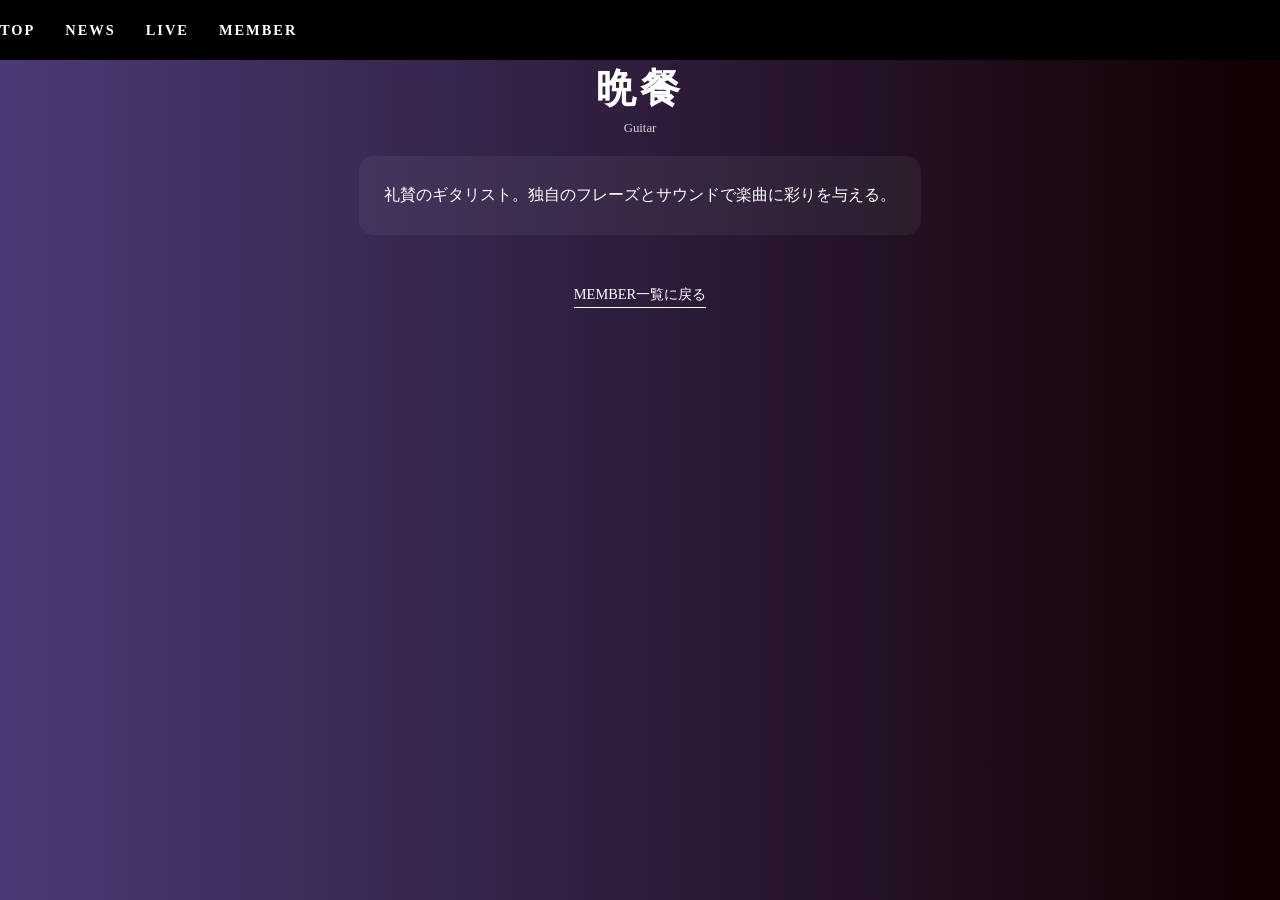
==== bansan.html @ c6e4ea5e "Add files via upload" ====
<!DOCTYPE html>
<html lang="ja">
<head>
    <meta charset="UTF-8">
    <meta name="viewport" content="width=device-width, initial-scale=1.0">
    <title>晩餐 | 礼賛 OFFICIAL SITE</title>
    <link rel="stylesheet" href="style.css">
</head>
<body>
    <nav>
        <ul>
            <li><a href="index.html#top">TOP</a></li>
            <li><a href="index.html#news">NEWS</a></li>
            <li><a href="index.html#live">LIVE</a></li>
            <li><a href="member.html">MEMBER</a></li>
        </ul>
    </nav>

    <section id="member-detail">
        <div class="member-detail-container">
            <h2 class="member-detail-name">晩餐</h2>
            <p class="member-role">Guitar</p>
            
            <div class="member-bio">
                <p>礼賛のギタリスト。独自のフレーズとサウンドで楽曲に彩りを与える。</p>
            </div>

            <div class="back-home">
                <a href="member.html">MEMBER一覧に戻る</a>
            </div>
        </div>
    </section>
</body>
</html>
---- style.css ----
html {
    scroll-behavior: smooth; /* スクロールを滑らかにする */
}

*{
    margin: 0;
    padding: 0;
    box-sizing: border-box;
}

body {
    /* min-height: 100vh により、コンテンツが少なくても画面全体を背景色で満たします */
    min-height: 100vh;
    background: linear-gradient(90deg, rgb(95, 72, 148), rgb(20, 0, 0));
    background-attachment: fixed; /* スクロールしても背景が固定されるようにします */
}

nav {
    height: 60px; /* 高さを固定 */
    display: flex;
    align-items: center;
    position: fixed; /* スクロールしてもメニューが常に上に表示されるように固定 */
    top: 0;
    width: 100%;
    z-index: 10;
    background-color: rgb(0, 0, 0); /* 不透明な黒 */
}

nav ul {
    list-style: none;
    display: flex;
    justify-content: center; /* 左揃えから中央揃えに戻す */
    gap: 30px;
}

nav ul li a {
    color: white;
    text-decoration: none;
    font-weight: bold;
    font-size: 0.9rem;
    letter-spacing: 2px;
}

.haikei {
    /* flexboxによる中央配置は、子要素をabsoluteにするため不要になります */
    /* display: flex; */
    /* justify-content: center; */
    /* align-items: center; */
    min-height: 100vh;
    position: relative;      /* 子要素の absolute の基準になります */
    overflow: hidden;
    /* 下に向かって暗くなるグラデーションを重ねて、次のセクションとの境目を自然にする */
    background: linear-gradient(to bottom, transparent 70%, rgba(0,0,0,0.8) 100%);
}

/* 背景画像が最背面に来るように微調整 */
.main-img {
    z-index: 0;
}

.haikei h1 {
    position: absolute;
    top: 60px;               /* ナビ(60px)のすぐ下に配置 */
    left: 0;                 /* 左側の余白を削除 */
    z-index: 2;
}

.logo-img {
    width: 25vw;             /* ロゴを少し小さく調整 */
    min-width: 120px;        /* 最小サイズも少し小さくします */
    height: auto;
    filter: drop-shadow(2px 2px 10px rgba(0,0,0,0.5)); /* 画像の形に合わせた影を付与 */
}

.main-img {
    position: absolute;      /* 画像も絶対配置にして、h1とは独立して中央に配置 */
    top: 60px;               /* ナビ(60px)のすぐ下に配置 */
    left: 50%;               /* 親要素の左端から50% */
    transform: translateX(-50%); /* 左右中央揃えのみ（上下中央を解除） */
    z-index: 1;
    width: 90%;              /* max-widthではなくwidthを指定してサイズを強制的に拡大 */
    height: auto;
    box-shadow: 0 0 20px rgba(0,0,0,0.5); /* 画像に影をつけて浮き立たせる */
}

.main-sns-links {
    position: absolute;
    bottom: 5vh;             /* 画面下部から5%の位置に固定 */
    left: 50%;
    transform: translateX(-50%);
    display: flex;
    gap: 20px;
    z-index: 3;
}

.main-sns-links a {
    color: white;
    text-decoration: none;
    border: 1px solid white;
    padding: 10px 20px;
    border-radius: 25px;
    font-size: 0.8rem;
    transition: all 0.3s ease;
    background-color: rgba(0, 0, 0, 0.2);
}

/* 各ボタンのブランドカラー設定 */
.main-sns-links a:nth-child(1) { /* YouTube: 赤 */
    background-color: #ff0000;
    border-color: #ff0000;
}

.main-sns-links a:nth-child(2) { /* X: 黒 */
    background-color: #000000;
    border-color: #000000;
}

.main-sns-links a:nth-child(3) { /* Instagram: ピンク */
    background-color: #e1306c;
    border-color: #e1306c;
}

.main-sns-links a:hover {
    background-color: white;
    color: black;
}

/* 画面の横幅が768px以下の時（スマホ・タブレット）の調整 */
@media (max-width: 768px) {
    .haikei {
        min-height: 100vh;   /* 画面全体を覆うようにして、スクロールするまで次が見えないようにする */
    }

    nav ul {
        flex-wrap: wrap;    /* メニューが多い場合に折り返して表示 */
        gap: 15px;          /* 間隔を狭くして収まりやすくする */
        padding: 0 10px;
    }
    nav ul li a {
        font-size: 0.75rem; /* 文字を少し小さくする */
    }

    .haikei h1 {
        position: absolute; /* メニュー項目(TOP等)との重なりを避けるため、絶対配置に変更 */
        top: 60px;          /* ナビのすぐ下 */
        left: 50%;          /* 水平方向の中央に配置 */
        transform: translateX(-50%); /* 要素自身の幅の半分だけ左に戻して完全に中央寄せ */
        z-index: 2;
    }
    .logo-img {
        width: 50vw;        /* スマホ版のロゴを少し小さく */
        max-width: 180px;   /* 最大幅も合わせて調整 */
        min-width: auto;
    }
    .main-img {
        width: 100%;     /* 確実に幅を専有させる */
        height: auto;    /* 高さを自動にして画像の比率を維持する */
        max-height: 75vh; /* 縦に長くなりすぎてボタンを隠さないように制限 */
        object-fit: contain; /* 画像全体が収まるようにし、端が切れないようにする */
        top: 60px;       /* スマホ版でもナビのすぐ下 */
        transform: translateX(-50%);
    }

    .main-sns-links {
        bottom: 10vh;    /* セクションを短くした分、位置を微調整 */
        gap: 10px;
    }
}

/* 各セクションの基本スタイル */
section {
    min-height: 100vh;
    padding: 60px 5vw; /* ナビの高さに合わせる */
    color: white;
    border-top: 1px solid rgba(255, 255, 255, 0.1);
    display: flex;
    flex-direction: column;
    align-items: center;
    /* コンテンツの裏に薄い背景を敷いて、グラデーションとの境目を作る */
    background-color: rgba(0, 0, 0, 0.2);
    scroll-margin-top: 60px; /* ナビの高さに合わせる */
}

/* 特定のセクションだけ色を変えることもできます */
#news {
    background-color: rgba(20, 0, 0, 0.5); /* NEWSセクションを少し暗く */
}

#live {
    background-color: rgba(95, 72, 148, 0.3); /* LIVEセクションを紫っぽく */
}

@media (max-width: 768px) {
    section {
        min-height: auto;    /* モバイルではコンテンツ量に合わせて高さを可変に */
        padding: 40px 5vw;   /* セクション上部の余白をさらに詰める */
    }
}

.sns-container {
    width: 100%;
    max-width: 600px; /* SNSの幅を制限して見やすくする */
    margin-top: 20px; /* 30pxから20pxに縮小 */
    margin: 0 auto;
}

/* MEMBER ページ用のスタイル */
.member-grid {
    display: grid;
    /* スマホでは強制的に2列にする（1fr 1fr）ことで、横スクロールを防止 */
    grid-template-columns: 1fr 1fr;
    gap: 15px;
    width: 100%;
    max-width: 500px; /* スマホで見やすい幅に制限 */
    margin-top: 30px;
    padding: 0 10px;
}

/* PCやタブレットなど、画面幅が広い（769px以上）時の設定 */
@media (min-width: 769px) {
    .member-grid {
        grid-template-columns: repeat(auto-fit, minmax(180px, 1fr));
        max-width: 1000px;
    }
}

.member-photo {
    width: 80%; /* カード内での写真の大きさ */
    max-width: 120px;
    aspect-ratio: 1 / 1; /* 正方形を維持 */
    object-fit: cover; /* 画像を枠いっぱいに収める */
    border-radius: 50%; /* 円形にする */
    margin-bottom: 15px;
    border: 2px solid rgba(255, 255, 255, 0.2);
}

.member-card {
    text-decoration: none; /* 下線を消す */
    color: white;
    background: rgba(255, 255, 255, 0.05);
    padding: 25px 10px;
    border-radius: 10px;
    text-align: center;
    transition: all 0.3s ease;
    border: 1px solid rgba(255, 255, 255, 0.1);
}

.member-card:hover {
    background: rgba(255, 255, 255, 0.15);
    transform: translateY(-5px);
    border-color: white;
}

.member-name {
    font-size: 1.2rem;
    font-weight: bold;
    margin-bottom: 5px;
}

.member-role {
    font-size: 0.8rem;
    opacity: 0.8;
}

.back-home {
    margin-top: 50px;
    text-align: center;
}

.back-home a {
    color: white;
    text-decoration: none;
    border-bottom: 1px solid white;
    padding-bottom: 5px;
    font-size: 0.9rem;
}

/* 個別ページ用スタイル */
.member-detail-container {
    width: 100%;
    max-width: 600px; /* スマホで見やすい幅 */
    margin: 0 auto;
    display: flex;
    flex-direction: column;
    align-items: center;
}

.member-detail-name {
    font-size: 2.5rem; /* スマホで適切なサイズ */
    margin-bottom: 5px;
    letter-spacing: 0.1em;
}

.member-bio {
    background: rgba(255, 255, 255, 0.05);
    padding: 25px;
    border-radius: 15px;
    line-height: 1.8;
    margin-top: 20px;
}
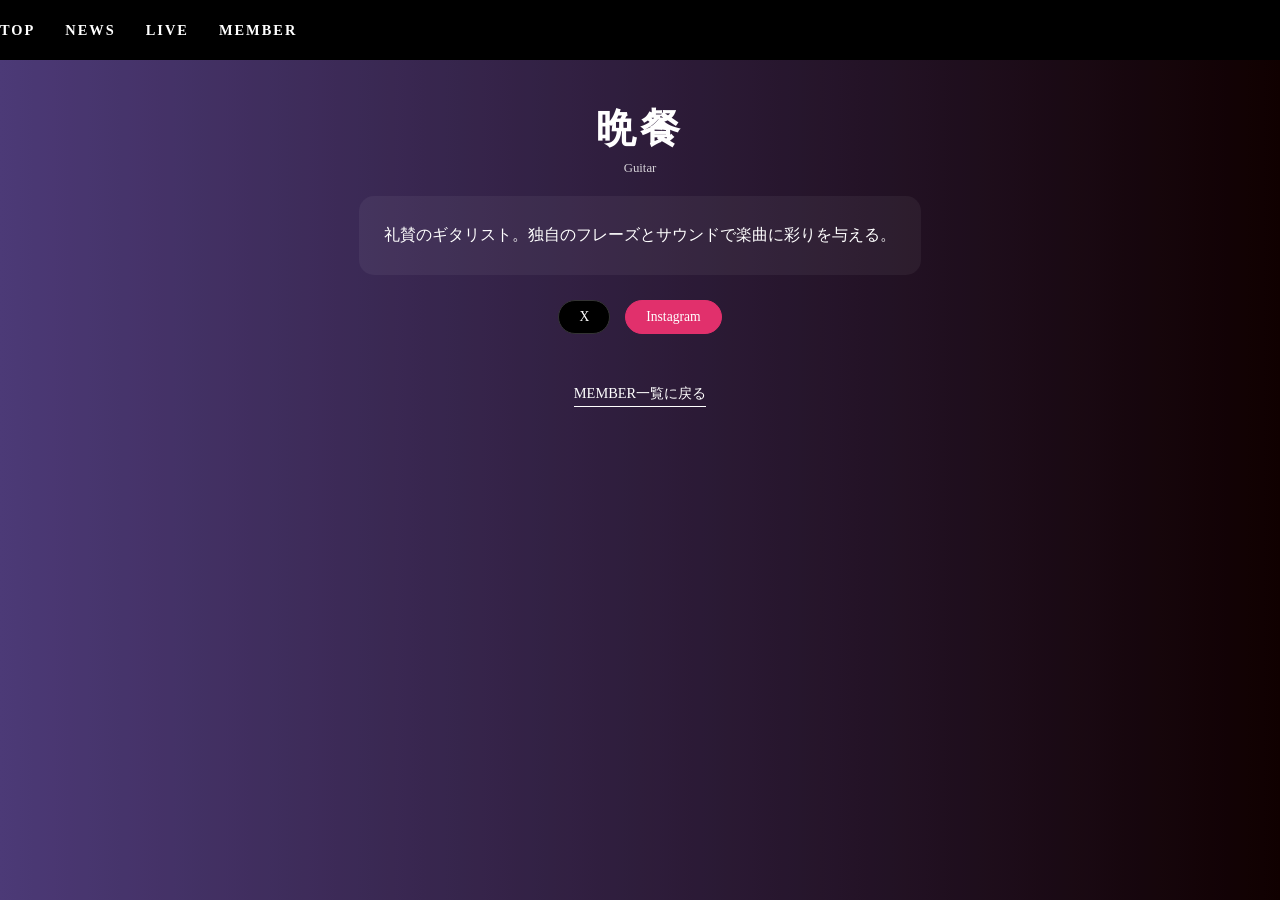
==== commit 34b4f776: "sns" ====
--- a/bansan.html
+++ b/bansan.html
@@ -25,6 +25,11 @@
                 <p>礼賛のギタリスト。独自のフレーズとサウンドで楽曲に彩りを与える。</p>
             </div>
 
+            <div class="member-sns-links">
+                <a href="#" target="_blank" class="x-link">X</a>
+                <a href="#" target="_blank" class="insta-link">Instagram</a>
+            </div>
+
             <div class="back-home">
                 <a href="member.html">MEMBER一覧に戻る</a>
             </div>
--- a/style.css
+++ b/style.css
@@ -6,6 +6,7 @@
     margin: 0;
     padding: 0;
     box-sizing: border-box;
+    scroll-padding-top: 60px; /* ナビゲーションの高さ分、スクロール位置を調整 */
 }
 
 body {
@@ -170,7 +171,7 @@
 /* 各セクションの基本スタイル */
 section {
     min-height: 100vh;
-    padding: 60px 5vw; /* ナビの高さに合わせる */
+    padding: 100px 5vw; /* ナビの高さ(60px)より多めに余白を取り、重なりを解消 */
     color: white;
     border-top: 1px solid rgba(255, 255, 255, 0.1);
     display: flex;
@@ -193,7 +194,7 @@
 @media (max-width: 768px) {
     section {
         min-height: auto;    /* モバイルではコンテンツ量に合わせて高さを可変に */
-        padding: 40px 5vw;   /* セクション上部の余白をさらに詰める */
+        padding: 80px 5vw;   /* スマホでもナビに被らないよう余白を確保 */
     }
 }
 
@@ -297,4 +298,31 @@
     border-radius: 15px;
     line-height: 1.8;
     margin-top: 20px;
+}
+
+/* 個別ページ用SNSボタン */
+.member-sns-links {
+    display: flex;
+    gap: 15px;
+    margin-top: 25px;
+    justify-content: center;
+}
+
+.member-sns-links a {
+    color: white;
+    text-decoration: none;
+    padding: 8px 20px;
+    border-radius: 20px;
+    font-size: 0.85rem;
+    transition: all 0.3s ease;
+}
+
+.member-sns-links a.x-link { background-color: #000; border: 1px solid #333; }
+.member-sns-links a.insta-link { background-color: #e1306c; border: 1px solid #e1306c; }
+.member-sns-links a.youtube-link { background-color: #ff0000; border: 1px solid #ff0000; }
+
+.member-sns-links a:hover {
+    background-color: white;
+    color: black;
+    border-color: white;
 }
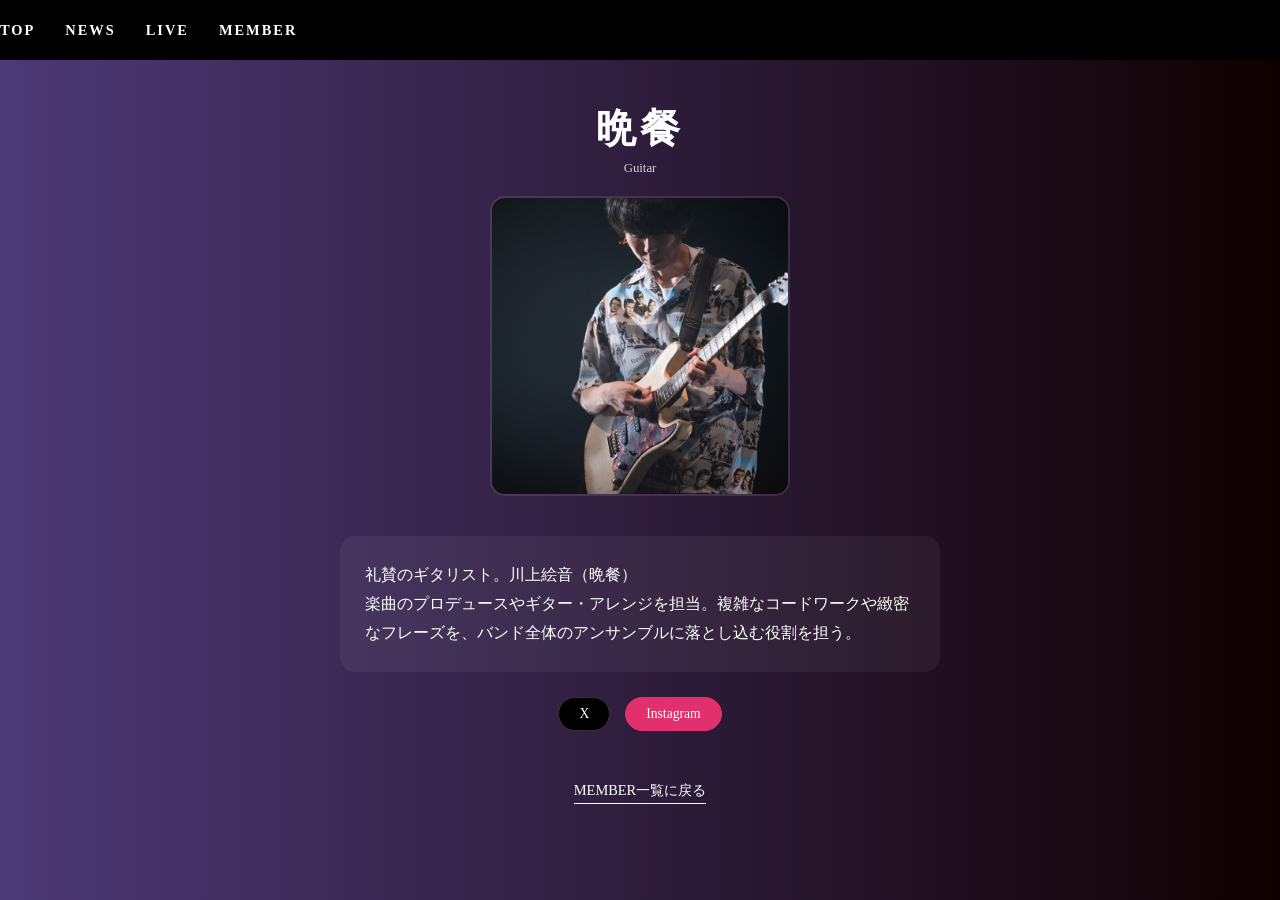
==== commit aba18908: "sns変更" ====
--- a/bansan.html
+++ b/bansan.html
@@ -20,14 +20,16 @@
         <div class="member-detail-container">
             <h2 class="member-detail-name">晩餐</h2>
             <p class="member-role">Guitar</p>
+            <img src="../data/bansan2.jpg" alt="晩餐" class="member-detail-photo"> <!-- 晩餐の大きな写真を表示します -->
             
             <div class="member-bio">
-                <p>礼賛のギタリスト。独自のフレーズとサウンドで楽曲に彩りを与える。</p>
+                <p>礼賛のギタリスト。川上絵音（晩餐）</p>
+楽曲のプロデュースやギター・アレンジを担当。複雑なコードワークや緻密なフレーズを、バンド全体のアンサンブルに落とし込む役割を担う。</p>
             </div>
 
             <div class="member-sns-links">
-                <a href="#" target="_blank" class="x-link">X</a>
-                <a href="#" target="_blank" class="insta-link">Instagram</a>
+                <a href="https://x.com/indigolaEnd" target="_blank" class="x-link">X</a>
+                <a href="https://www.instagram.com/indigolaend/" target="_blank" class="insta-link">Instagram</a>
             </div>
 
             <div class="back-home">
--- a/style.css
+++ b/style.css
@@ -1,25 +1,25 @@
-html {
-    scroll-behavior: smooth; /* スクロールを滑らかにする */
-}
-
-*{
-    margin: 0;
-    padding: 0;
-    box-sizing: border-box;
-    scroll-padding-top: 60px; /* ナビゲーションの高さ分、スクロール位置を調整 */
-}
-
-body {
+html { /* HTML文書全体への設定です */
+    scroll-behavior: smooth; /* ページ内リンクで移動する際に、動きを滑らかにします */
+} /* HTML設定の終わりです */
+
+*{ /* 全ての要素（タグ）に適用される一括設定です */
+    margin: 0; /* 外側の余白を一度すべてゼロにします */
+    padding: 0; /* 内側の余白を一度すべてゼロにします */
+    box-sizing: border-box; /* パディングや枠線を幅に含める計算方式にしてズレを防ぎます */
+    scroll-padding-top: 60px; /* リンク移動した際、上のメニューに隠れないよう上部を空けます */
+} /* 全要素設定の終わりです */
+
+body { /* ページのボディ全体への設定です */
     /* min-height: 100vh により、コンテンツが少なくても画面全体を背景色で満たします */
-    min-height: 100vh;
-    background: linear-gradient(90deg, rgb(95, 72, 148), rgb(20, 0, 0));
+    min-height: 100vh; /* 画面全体の高さを最低限確保します */
+    background: linear-gradient(90deg, rgb(95, 72, 148), rgb(20, 0, 0)); /* 紫から黒へのグラデーション背景です */
     background-attachment: fixed; /* スクロールしても背景が固定されるようにします */
-}
-
-nav {
-    height: 60px; /* 高さを固定 */
-    display: flex;
-    align-items: center;
+} /* body設定の終わりです */
+
+nav { /* 上部メニューバーの設定です */
+    height: 60px; /* メニューの高さを60ピクセルに固定します */
+    display: flex; /* 中の要素を横に並べるための仕組みです */
+    align-items: center; /* メニュー項目を上下中央に配置します */
     position: fixed; /* スクロールしてもメニューが常に上に表示されるように固定 */
     top: 0;
     width: 100%;
@@ -286,6 +286,16 @@
     align-items: center;
 }
 
+.member-detail-photo { /* 個別ページ用写真のスタイル設定です */
+    width: 100%; /* 横幅をコンテナいっぱいに広げます */
+    max-width: 300px; /* 写真が大きくなりすぎないよう上限を決めます */
+    aspect-ratio: 1 / 1; /* 正方形で表示します */
+    object-fit: cover; /* 枠に合わせて画像を切り抜きます */
+    border-radius: 15px; /* 角を少し丸くします */
+    margin: 20px 0; /* 上下に余白を作ります */
+    border: 2px solid rgba(255, 255, 255, 0.1); /* 薄い枠線を付けて境界をはっきりさせます */
+} /* 写真スタイルの終わりです */
+
 .member-detail-name {
     font-size: 2.5rem; /* スマホで適切なサイズ */
     margin-bottom: 5px;
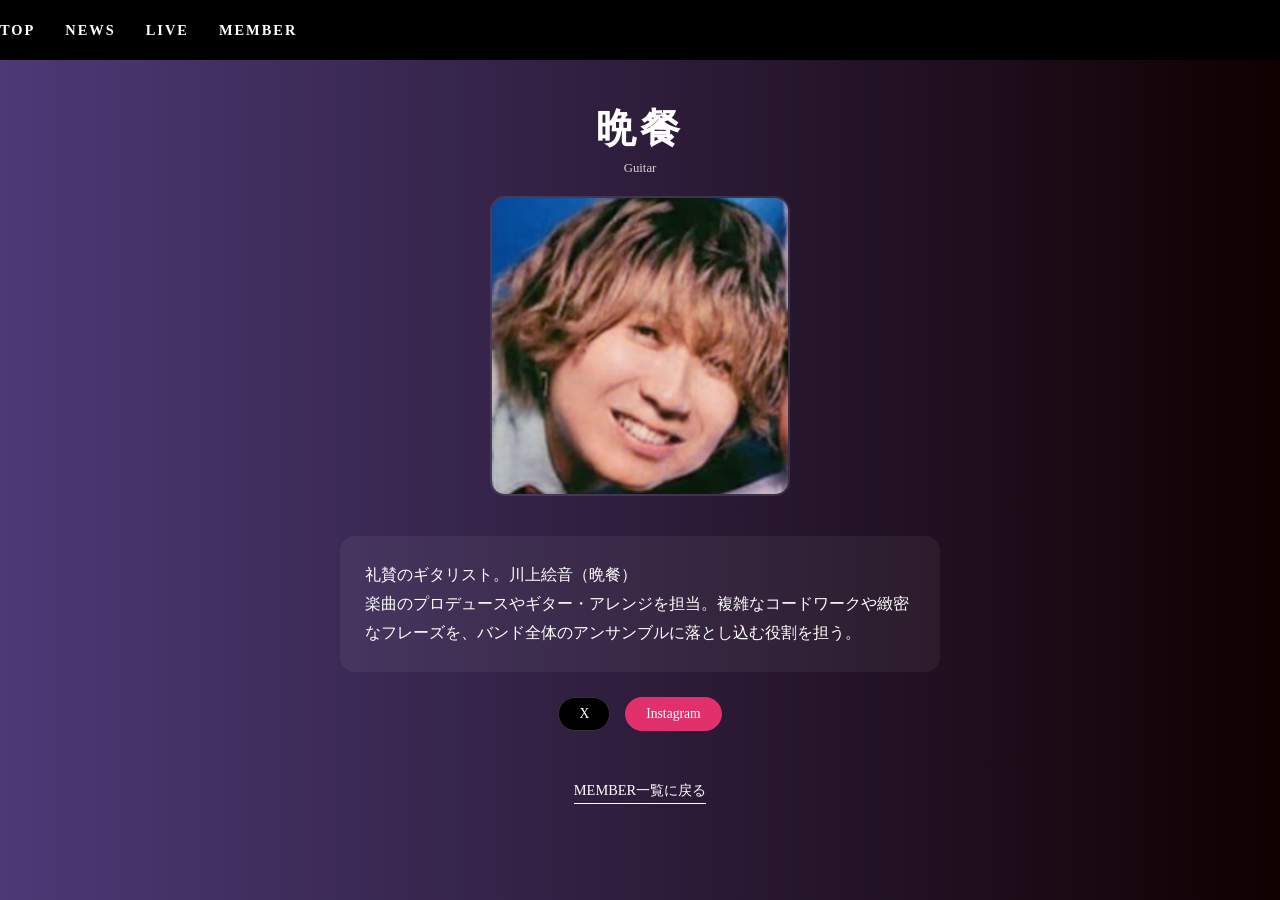
==== commit 92f2858e: "画像修正" ====
--- a/bansan.html
+++ b/bansan.html
@@ -20,7 +20,7 @@
         <div class="member-detail-container">
             <h2 class="member-detail-name">晩餐</h2>
             <p class="member-role">Guitar</p>
-            <img src="../data/bansan2.jpg" alt="晩餐" class="member-detail-photo"> <!-- 晩餐の大きな写真を表示します -->
+            <img src="data/bansan.jpg" alt="晩餐" class="member-detail-photo"> <!-- 晩餐の大きな写真を表示します -->
             
             <div class="member-bio">
                 <p>礼賛のギタリスト。川上絵音（晩餐）</p>
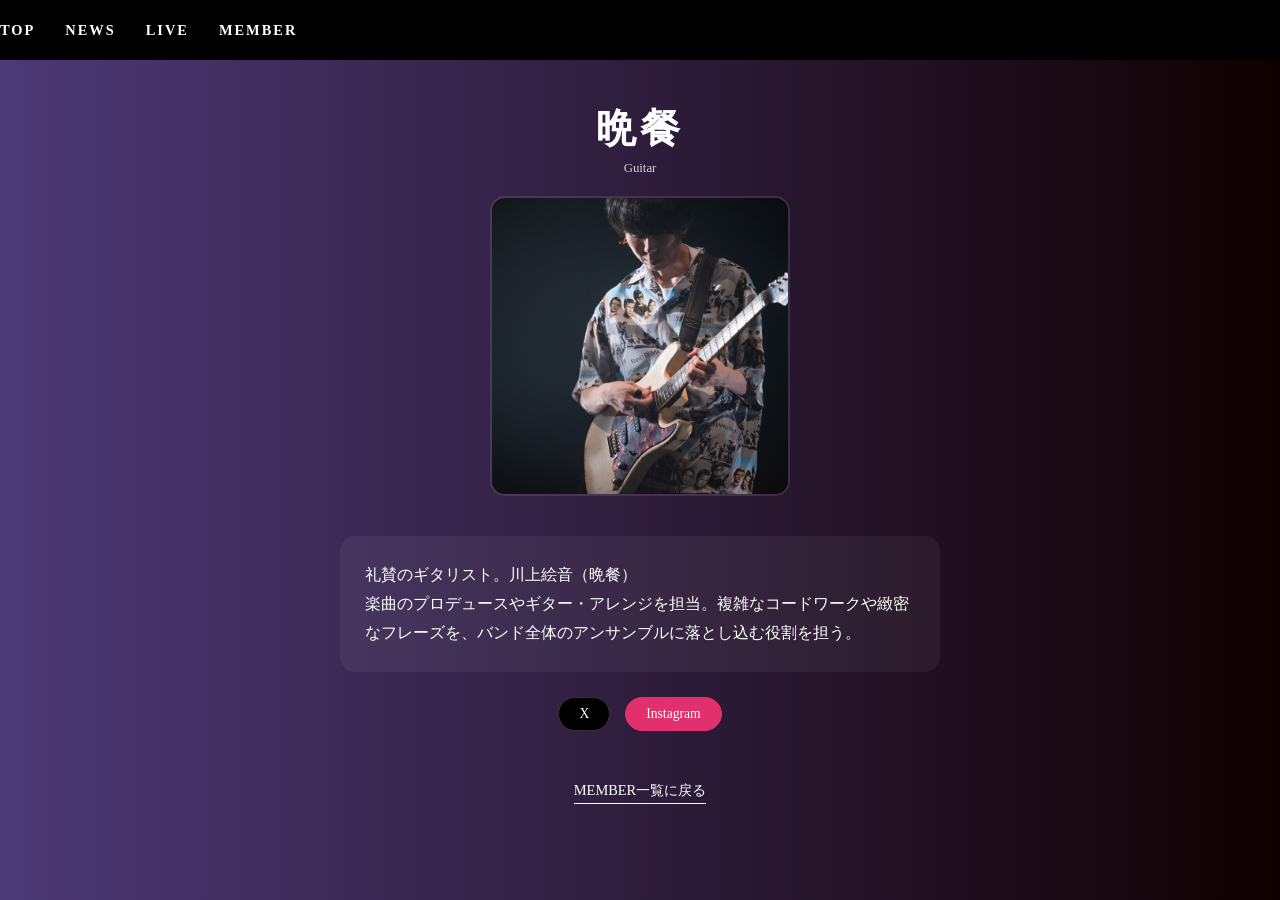
==== commit f2ba3609: "スマホ表示修正" ====
--- a/bansan.html
+++ b/bansan.html
@@ -20,11 +20,11 @@
         <div class="member-detail-container">
             <h2 class="member-detail-name">晩餐</h2>
             <p class="member-role">Guitar</p>
-            <img src="data/bansan.jpg" alt="晩餐" class="member-detail-photo"> <!-- 晩餐の大きな写真を表示します -->
+            <img src="data/bansan2.jpg" alt="晩餐" class="member-detail-photo"> <!-- 晩餐の大きな写真をbansan2.jpgとして表示します -->
             
             <div class="member-bio">
                 <p>礼賛のギタリスト。川上絵音（晩餐）</p>
-楽曲のプロデュースやギター・アレンジを担当。複雑なコードワークや緻密なフレーズを、バンド全体のアンサンブルに落とし込む役割を担う。</p>
+                <p>楽曲のプロデュースやギター・アレンジを担当。複雑なコードワークや緻密なフレーズを、バンド全体のアンサンブルに落とし込む役割を担う。</p>
             </div>
 
             <div class="member-sns-links">
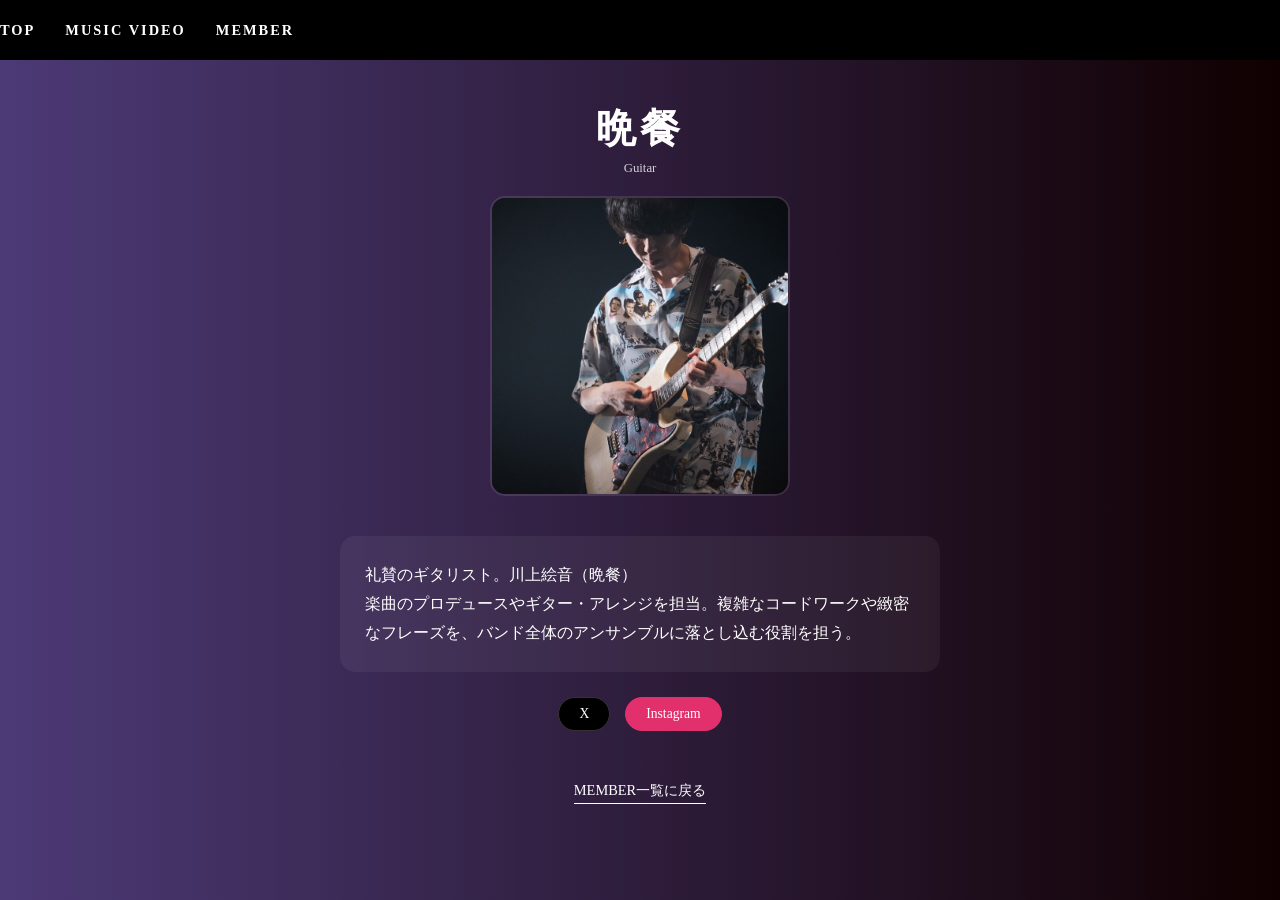
==== commit 9798953f: "修正" ====
--- a/bansan.html
+++ b/bansan.html
@@ -10,8 +10,7 @@
     <nav>
         <ul>
             <li><a href="index.html#top">TOP</a></li>
-            <li><a href="index.html#news">NEWS</a></li>
-            <li><a href="index.html#live">LIVE</a></li>
+            <li><a href="index.html#music-video">MUSIC VIDEO</a></li>
             <li><a href="member.html">MEMBER</a></li>
         </ul>
     </nav>
--- a/style.css
+++ b/style.css
@@ -182,13 +182,38 @@
     scroll-margin-top: 60px; /* ナビの高さに合わせる */
 }
 
-/* 特定のセクションだけ色を変えることもできます */
-#news {
-    background-color: rgba(20, 0, 0, 0.5); /* NEWSセクションを少し暗く */
-}
-
-#live {
-    background-color: rgba(95, 72, 148, 0.3); /* LIVEセクションを紫っぽく */
+/* MUSIC VIDEOセクション用のスタイル */
+#music-video {
+    background-color: rgba(0, 0, 0, 0.4);
+    text-align: center;
+}
+
+.video-grid {
+    display: grid;
+    /* 画面幅に合わせて、最小300pxの幅で並べられるだけ並べます */
+    grid-template-columns: repeat(auto-fit, minmax(300px, 1fr));
+    gap: 30px;
+    width: 100%;
+    max-width: 1000px;
+    margin-top: 30px;
+}
+
+.video-container {
+    position: relative;
+    width: 100%;
+    padding-top: 56.25%; /* 16:9の比率を維持するための古いブラウザでも動く設定 */
+    height: 0;
+}
+
+.video-container iframe {
+    position: absolute;
+    top: 0;
+    left: 0;
+    width: 100%;
+    height: 100%;
+    border-radius: 10px;
+    border: none;
+    box-shadow: 0 10px 30px rgba(0,0,0,0.5);
 }
 
 @media (max-width: 768px) {
@@ -326,7 +351,8 @@
     font-size: 0.85rem;
     transition: all 0.3s ease;
 }
-
+.member-sns-links a.x-link,
+.member-sns-links a.threads-link { background-color: #000; border: 1px solid #333; }
 .member-sns-links a.x-link { background-color: #000; border: 1px solid #333; }
 .member-sns-links a.insta-link { background-color: #e1306c; border: 1px solid #e1306c; }
 .member-sns-links a.youtube-link { background-color: #ff0000; border: 1px solid #ff0000; }
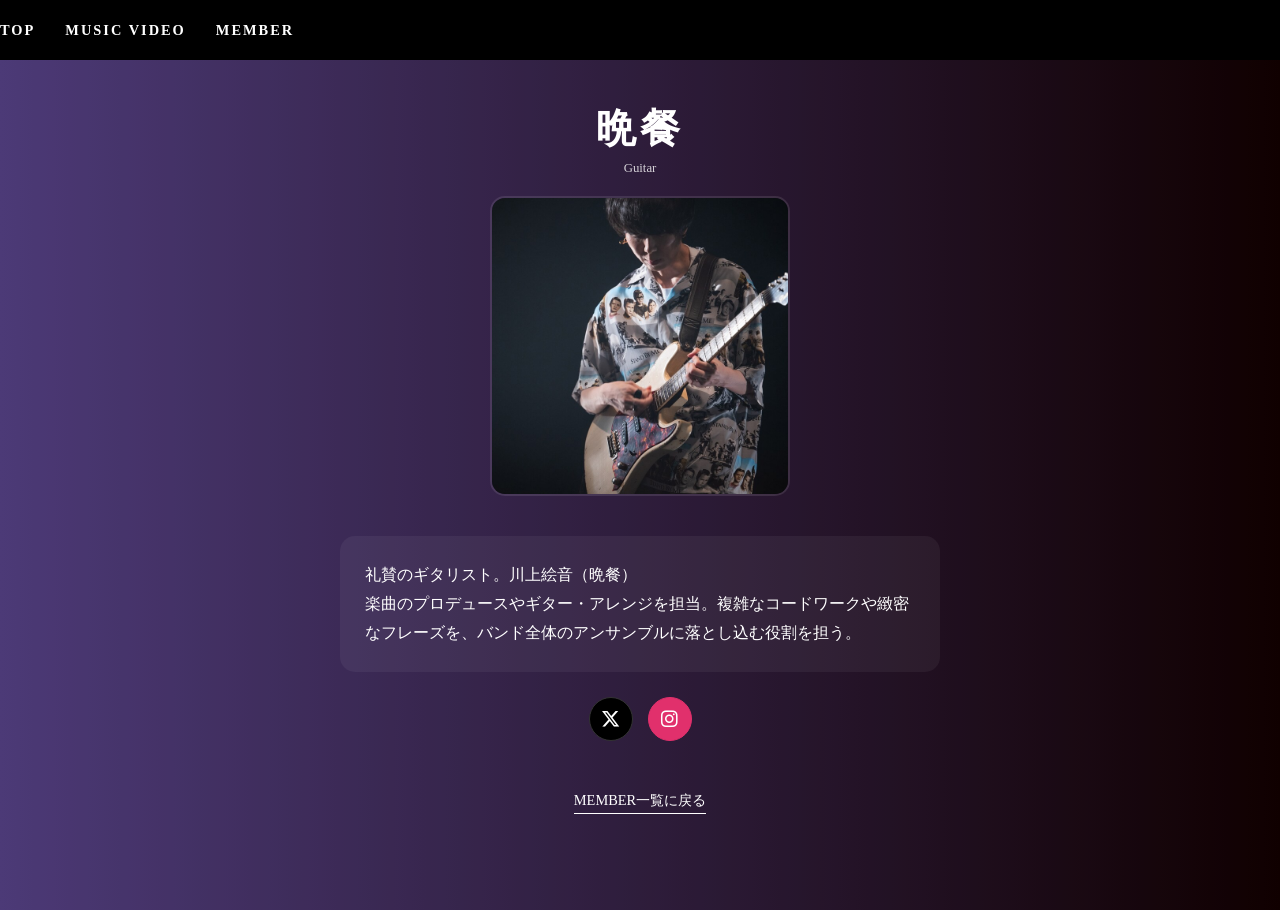
==== commit 9cafa4b9: "ボタンを修正" ====
--- a/bansan.html
+++ b/bansan.html
@@ -5,6 +5,7 @@
     <meta name="viewport" content="width=device-width, initial-scale=1.0">
     <title>晩餐 | 礼賛 OFFICIAL SITE</title>
     <link rel="stylesheet" href="style.css">
+    <link rel="stylesheet" href="https://cdnjs.cloudflare.com/ajax/libs/font-awesome/6.5.1/css/all.min.css">
 </head>
 <body>
     <nav>
@@ -27,8 +28,8 @@
             </div>
 
             <div class="member-sns-links">
-                <a href="https://x.com/indigolaEnd" target="_blank" class="x-link">X</a>
-                <a href="https://www.instagram.com/indigolaend/" target="_blank" class="insta-link">Instagram</a>
+                <a href="https://x.com/indigolaEnd" target="_blank" class="x-link" title="X"><i class="fa-brands fa-x-twitter"></i></a>
+                <a href="https://www.instagram.com/indigolaend/" target="_blank" class="insta-link" title="Instagram"><i class="fa-brands fa-instagram"></i></a>
             </div>
 
             <div class="back-home">
--- a/style.css
+++ b/style.css
@@ -1,4 +1,6 @@
-html { /* HTML文書全体への設定です */
+html {
+    height: 100%;
+    background: linear-gradient(90deg, rgb(95, 72, 148), rgb(20, 0, 0)); /* htmlにも背景を設定して隙間を防止します */
     scroll-behavior: smooth; /* ページ内リンクで移動する際に、動きを滑らかにします */
 } /* HTML設定の終わりです */
 
@@ -51,7 +53,7 @@
     position: relative;      /* 子要素の absolute の基準になります */
     overflow: hidden;
     /* 下に向かって暗くなるグラデーションを重ねて、次のセクションとの境目を自然にする */
-    background: linear-gradient(to bottom, transparent 70%, rgba(0,0,0,0.8) 100%);
+    background: linear-gradient(to bottom, transparent 70%, rgba(0,0,0,0.4) 100%); /* 次のセクションの背景色に合わせて透明度を調整 */
 }
 
 /* 背景画像が最背面に来るように微調整 */
@@ -62,13 +64,14 @@
 .haikei h1 {
     position: absolute;
     top: 60px;               /* ナビ(60px)のすぐ下に配置 */
-    left: 0;                 /* 左側の余白を削除 */
+    left: 50%;               /* 中央に配置 */
+    transform: translateX(-50%);
     z-index: 2;
 }
 
 .logo-img {
-    width: 25vw;             /* ロゴを少し小さく調整 */
-    min-width: 120px;        /* 最小サイズも少し小さくします */
+    width: 35vw;             /* ロゴを大きく調整 */
+    min-width: 180px;        /* 最小サイズも大きくします */
     height: auto;
     filter: drop-shadow(2px 2px 10px rgba(0,0,0,0.5)); /* 画像の形に合わせた影を付与 */
 }
@@ -89,7 +92,8 @@
     bottom: 5vh;             /* 画面下部から5%の位置に固定 */
     left: 50%;
     transform: translateX(-50%);
-    display: flex;
+    display: flex;           /* ボタンを並べるための設定です */
+    flex-direction: row;     /* 確実に横並びになるように指定します */
     gap: 20px;
     z-index: 3;
 }
@@ -98,9 +102,13 @@
     color: white;
     text-decoration: none;
     border: 1px solid white;
-    padding: 10px 20px;
-    border-radius: 25px;
-    font-size: 0.8rem;
+    width: 50px;
+    height: 50px;
+    border-radius: 50%;
+    display: flex;
+    align-items: center;
+    justify-content: center;
+    font-size: 1.4rem;
     transition: all 0.3s ease;
     background-color: rgba(0, 0, 0, 0.2);
 }
@@ -119,6 +127,11 @@
 .main-sns-links a:nth-child(3) { /* Instagram: ピンク */
     background-color: #e1306c;
     border-color: #e1306c;
+}
+
+.main-sns-links a:nth-child(4) { /* Spotify: 緑 */
+    background-color: #1db954;
+    border-color: #1db954;
 }
 
 .main-sns-links a:hover {
@@ -149,8 +162,8 @@
         z-index: 2;
     }
     .logo-img {
-        width: 50vw;        /* スマホ版のロゴを少し小さく */
-        max-width: 180px;   /* 最大幅も合わせて調整 */
+        width: 70vw;        /* スマホ版のロゴを大きく */
+        max-width: 250px;   /* 最大幅も大きく調整 */
         min-width: auto;
     }
     .main-img {
@@ -159,12 +172,18 @@
         max-height: 75vh; /* 縦に長くなりすぎてボタンを隠さないように制限 */
         object-fit: contain; /* 画像全体が収まるようにし、端が切れないようにする */
         top: 60px;       /* スマホ版でもナビのすぐ下 */
+        bottom: auto;
         transform: translateX(-50%);
     }
 
     .main-sns-links {
         bottom: 10vh;    /* セクションを短くした分、位置を微調整 */
         gap: 10px;
+        flex-direction: row; /* スマホ版でも横並びを維持します */
+    }
+
+    body {
+        background-attachment: scroll; /* スマホでは背景の固定を解除して不具合を防ぎます */
     }
 }
 
@@ -346,14 +365,17 @@
 .member-sns-links a {
     color: white;
     text-decoration: none;
-    padding: 8px 20px;
-    border-radius: 20px;
-    font-size: 0.85rem;
+    width: 44px;
+    height: 44px;
+    border-radius: 50%;
+    display: flex;
+    align-items: center;
+    justify-content: center;
+    font-size: 1.2rem;
     transition: all 0.3s ease;
 }
 .member-sns-links a.x-link,
 .member-sns-links a.threads-link { background-color: #000; border: 1px solid #333; }
-.member-sns-links a.x-link { background-color: #000; border: 1px solid #333; }
 .member-sns-links a.insta-link { background-color: #e1306c; border: 1px solid #e1306c; }
 .member-sns-links a.youtube-link { background-color: #ff0000; border: 1px solid #ff0000; }
 
@@ -361,4 +383,55 @@
     background-color: white;
     color: black;
     border-color: white;
+}
+
+/* --- 導入演出（スプラッシュスクリーン）のスタイル --- */
+#splash {
+    position: fixed;
+    top: 0;
+    left: 0;
+    width: 100%;
+    height: 100%;
+    background: url('data/haikei.jpg') no-repeat center center; /* 背景を画像に変更 */
+    background-size: cover; /* 画面いっぱいに表示 */
+    background-color: #000; /* 画像が読み込まれるまでの待機色 */
+    z-index: 10000;   /* 一番手前に表示 */
+    display: flex;
+    justify-content: center;
+    align-items: center;
+    transition: opacity 1s ease, visibility 1s ease;
+}
+
+.splash-logo {
+    width: 80vw; /* スプラッシュロゴも大きく */
+    max-width: 600px; /* 最大幅も調整 */
+    opacity: 0;
+    transform: scale(0.5);
+    /* ふわっと大きく出てくるアニメーション */
+    animation: splash-anim 1.5s ease-out forwards;
+}
+
+@keyframes splash-anim {
+    0% {
+        opacity: 0;
+        transform: scale(0.5);
+    }
+    50% {
+        opacity: 1;
+        transform: scale(1.1);
+    }
+    100% {
+        opacity: 1;
+        transform: scale(1);
+    }
+}
+
+/* 演出終了後の処理 */
+body.loaded #splash {
+    opacity: 0;
+    visibility: hidden;
+}
+
+body.loading {
+    overflow: hidden; /* 演出中はスクロール禁止 */
 }
